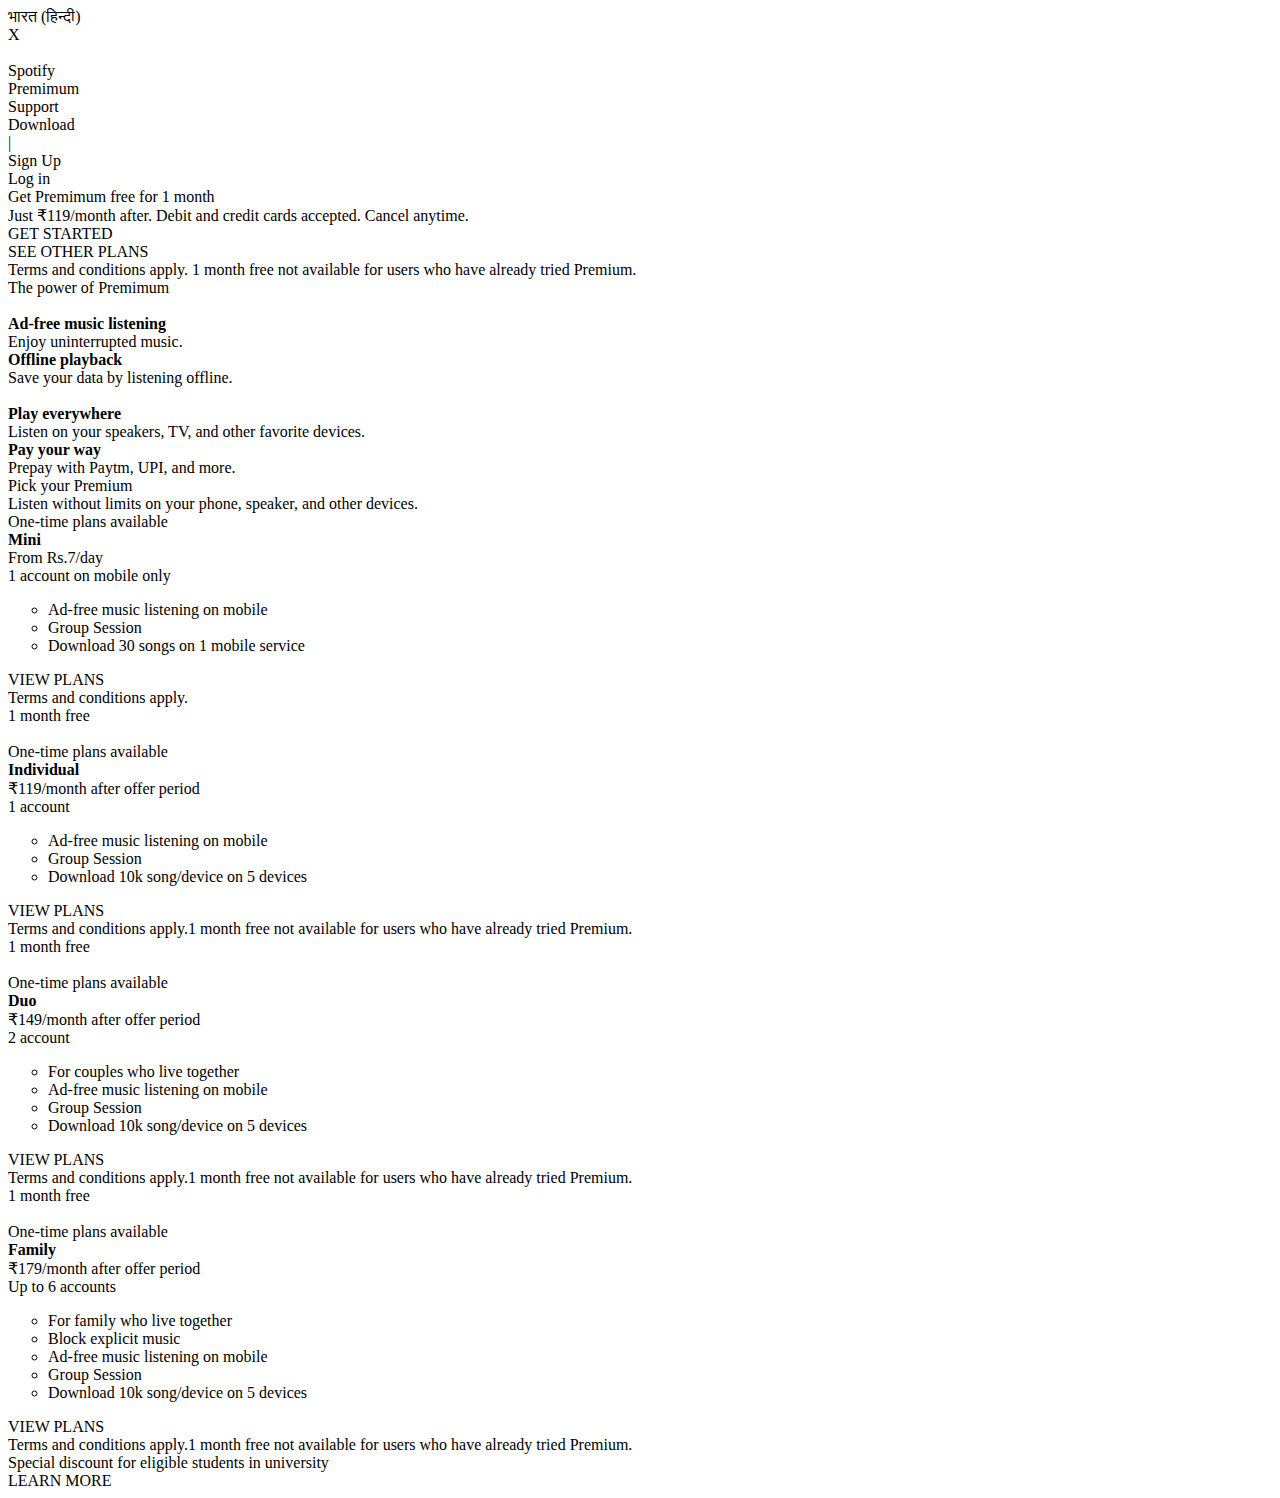
==== spotify_premimum.html @ b981b51d "Initial commit" ====
<!DOCTYPE html>
<html lang="en">
<head>
    <meta charset="UTF-8">
    <meta http-equiv="X-UA-Compatible" content="IE=edge">
    <meta name="viewport" content="width=device-width, initial-scale=1.0">
    <title>Spotify Premimum</title>
    <script src="https://kit.fontawesome.com/92e5da8179.js" crossorigin="anonymous"></script>
    <link rel="stylesheet" href="/Spotify-Website/spotify_premimum.css">
</head>
<body>
    <div class="head1">
        <div class="subhead1">भारत (हिन्दी)</div>
        <div class="subhead2">X</div>
    </div>
    <div class="head2">
        <div class="list1">
            <div class="list1l1"><img class="logo" src=https://encrypted-tbn0.gstatic.com/images?q=tbn:ANd9GcT90Ed8y9R1lCGii_tbzqFgjWW3V5ANloykcZD2h3c&s alt="" ></div>
            <div class="list1l2">Spotify</div>
        </div>
        <div class="list2">
            <div class="list2l1">Premimum</div>
            <div class="list2l2">Support</div>
            <div class="list2l3">Download</div>
            <div class="list2l4">|</div>
            <div class="list2l5">Sign Up</div>
            <div class="list2l6">Log in</div>
        </div>
    </div>
    <div class="article1">
        <div class="sub1">Get Premimum free for 1 month</div>
        <div class="sub2">Just ₹119/month after. Debit and credit cards accepted. Cancel anytime.
        </div>
        <div class="sub3">
            <div class="box1">GET STARTED</div>
            <div class="box2">SEE OTHER PLANS</div>
        </div>
        <div class="sub4">Terms and conditions apply. 1 month free not available for users who have already tried Premium.</div>
    </div>
    <div class="article2">
        The power of Premimum
    </div>
    <div class="article3">
       <div class="card card1">
        <div class="part1"><img class="cardimage" src="https://cdn0.iconfinder.com/data/icons/project-management-1-14/65/80-512.png" alt=""></div>
        <div class="part2">
            <b>Ad-free music listening</b>
            <div class="subpart2">Enjoy uninterrupted music.</div>
        </div>
       </div>
       <div class="card card2">
        <i class="fa-solid fa-music"></i>
        <div class="part2">
            <b>Offline playback</b>
            <div class="subpart2">Save your data by listening offline.</div>
        </div>
       </div>
       <div class="card card3">
        <div class="part1"><img class="cardimage" src="https://media.istockphoto.com/id/961880148/vector/music-note-icon-in-flat-style-sound-media-illustration-with-long-shadow-audio-note-business.jpg?s=1024x1024&w=is&k=20&c=WT8vTwL--tS5sy0PmX_8EWdrXgDwuJaJ7FwI-HTA9Kw=" alt=""></div>
        <div class="part2">
            <b>Play everywhere</b>
            <div class="subpart2">Listen on your speakers, TV, and other favorite devices.</div>
        </div>
       </div>
       <div class="card card4">
        <i class="fa-solid fa-play"></i>
        <div class="part2">
            <b>Pay your way</b>
            <div class="subpart2">Prepay with Paytm, UPI, and more.</div>
        </div>
       </div>
    </div>
    <div class="article5">
        <div class="premium1">Pick your Premium</div>
        <div class="premium2">Listen without limits on your phone, speaker, and other devices.</div>
    </div>
    <div class="article6">
        <div class="pricard pricard1">
            <div class="pripart1">
                <div class="plan">One-time plans available</div>
                <div><b>Mini</b><br>From Rs.7/day <br>1 account on mobile only</div>
            </div>
            <div class="pripart2">
                <ul type = "circle">
                    <li>Ad-free music listening on mobile</li>
                    <li>Group Session</li>
                    <li>Download 30 songs on 1 mobile service</li>
                </ul>
            </div>
            <div class="pripart3">
                VIEW PLANS
            </div>
            <div class="pripart4">
                Terms and conditions apply.
            </div>
        </div>
        <div class="pricard pricard2">
            <div class="pripart1">
                <div class="free">1 month free</div>
                <br>
                <div class="plan">One-time plans available</div>
                <div><b>Individual</b><br>₹119/month after offer period <br>1 account</div>
            </div>
            <div class="pripart2">
                <ul type = "circle">
                    <li>Ad-free music listening on mobile</li>
                    <li>Group Session</li>
                    <li>Download 10k song/device on 5 devices</li>
                </ul>
            </div>
            <div class="pripart3">
                VIEW PLANS
            </div>
            <div class="pripart4">
                Terms and conditions apply.1 month free not available for users who have already tried Premium.
            </div>
        </div>
        <div class="pricard pricard3">
            <div class="pripart1">
                <div class="free">1 month free</div>
                <br>
                <div class="plan">One-time plans available</div>
                <div><b>Duo</b><br>₹149/month after offer period <br>2 account</div>
            </div>
            <div class="pripart2">
                <ul type = "circle">
                    <li>For couples who live together</li>
                    <li>Ad-free music listening on mobile</li>
                    <li>Group Session</li>
                    <li>Download 10k song/device on 5 devices</li>
                </ul>
            </div>
            <div class="pripart3">
                VIEW PLANS
            </div>
            <div class="pripart4">
                Terms and conditions apply.1 month free not available for users who have already tried Premium.
            </div>
        </div>
        <div class="pricard pricard4">
            <div class="pripart1">
                <div class="free">1 month free</div>
                <br>
                <div class="plan">One-time plans available</div>
                <div><b>Family</b><br>₹179/month after offer period <br>Up to 6 accounts</div>
            </div>
            <div class="pripart2">
                <ul type = "circle">
                    <li>For family who live together</li>
                    <li>Block explicit music</li>
                    <li>Ad-free music listening on mobile</li>
                    <li>Group Session</li>
                    <li>Download 10k song/device on 5 devices</li>
                </ul>
            </div>
            <div class="pripart3">
                VIEW PLANS
            </div>
            <div class="pripart4">
                Terms and conditions apply.1 month free not available for users who have already tried Premium.
            </div>
        </div>
    </div>
    <div class="article7">
        <div class="bottom1">Special discount for eligible students in university</div>
        <div class="bottom2">LEARN MORE</div>
    </div>
</body>
</html>
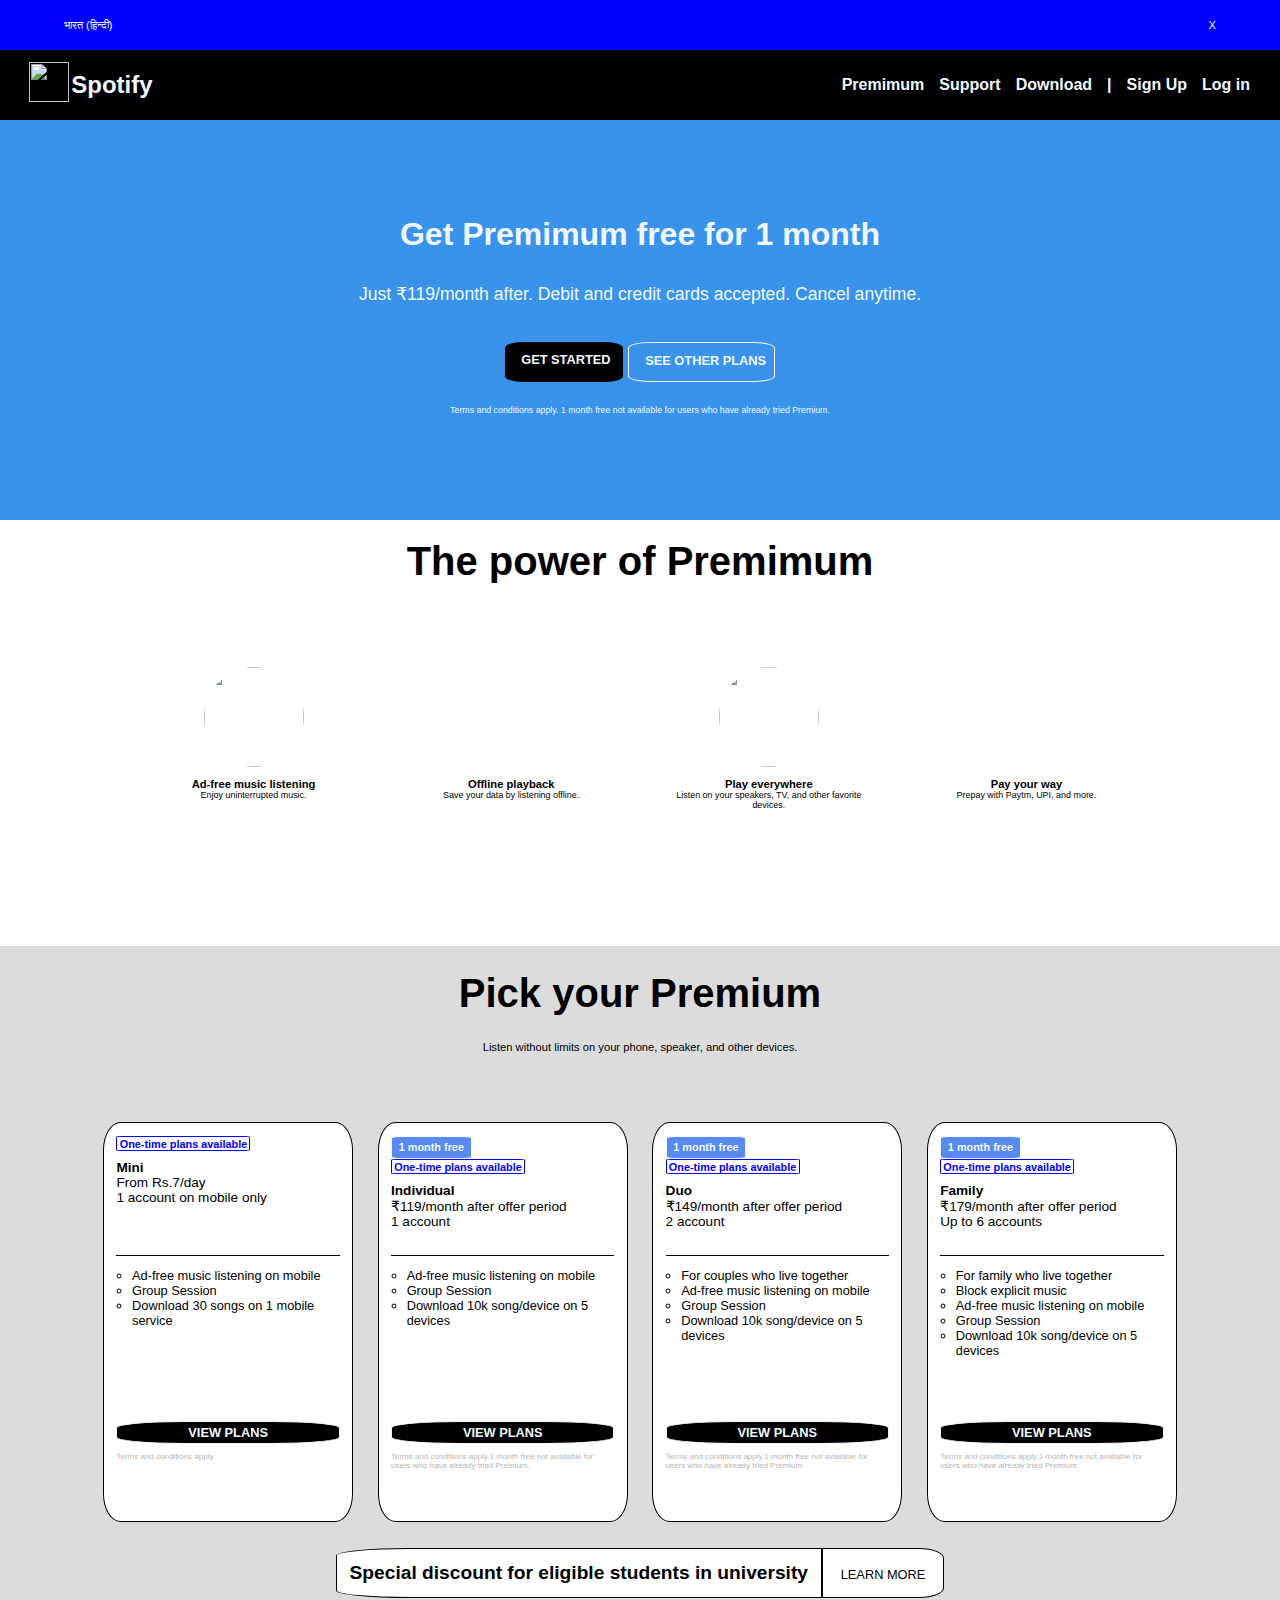
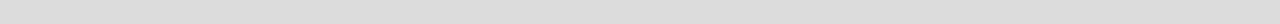
==== commit 9c3afb53: "path change" ====
--- a/spotify_premimum.html
+++ b/spotify_premimum.html
@@ -6,7 +6,7 @@
     <meta name="viewport" content="width=device-width, initial-scale=1.0">
     <title>Spotify Premimum</title>
     <script src="https://kit.fontawesome.com/92e5da8179.js" crossorigin="anonymous"></script>
-    <link rel="stylesheet" href="/Spotify-Website/spotify_premimum.css">
+    <link rel="stylesheet" href="/spotify_premimum.css">
 </head>
 <body>
     <div class="head1">
--- a/spotify_premimum.css
+++ b/spotify_premimum.css
@@ -0,0 +1,441 @@
+*{
+    box-sizing: border-box;
+    margin: 0;
+    padding: 0;
+}
+.head1{
+    height: 50px;
+    background-color: blue;
+    color: aliceblue;
+    font-size: 70%;
+    box-sizing: border-box;
+    padding-left: 5%;
+    padding-right: 5%;
+    display: flex;
+    justify-content: space-between;
+    align-items: center;
+    font-family: 'Segoe UI', Tahoma, Geneva, Verdana, sans-serif;
+}
+@media screen and (min-width : 300px) and (max-width : 450px) {
+    .head1{
+        font-size: 50%;
+    }
+}
+.head2{
+    height: 70px;
+    background-color: black;
+    color: aliceblue;
+    box-sizing: border-box;
+    padding-left: 30px;
+    padding-right: 30px;
+    display: flex;
+    justify-content: space-between;
+    align-items: center;
+    font-family: 'Segoe UI', Tahoma, Geneva, Verdana, sans-serif;
+}
+.list1{
+    height: 50px;
+    display: flex;
+    justify-content: center;
+    align-items: center;
+    gap: 2%;
+    font-size: 150%;
+    font-weight: 800;
+}
+.list2{
+    height: 50px;
+    display: flex;
+    justify-content: center;
+    align-items: center;
+    gap: 15px;
+    font-size: 100%;
+    font-weight: 600;
+    transition-property: all;
+    transition-delay: 3ms;
+    transition-duration: 1s;
+}
+.logo{
+    height: 40px;
+    width: 40px;
+}
+.list2l1,list2l2,.list2l3,.list2l4,.list2l5,.list2l6{
+    transition-property: all;
+    transition-delay: 3ms;
+    transition-duration: 1s;
+}
+.list2l1:hover,.list2l2:hover,.list2l3:hover,.list2l4:hover,.list2l5:hover,.list2l6:hover{
+    color: rgb(162, 177, 140);
+}
+@media screen and ( min-width : 300px) and ( max-width : 450px) {
+    .head2{
+        box-sizing: border-box;
+        padding-left: 2.5%;
+        height: 40px;
+    }
+    .list1{
+        font-size: 100%;
+    }
+    .logo{
+        height: 20px;
+        width: 20px;
+    }
+    .list2{
+        font-size: 60%;
+        gap: 5%;
+        box-sizing: border-box;
+        padding-right: 2%;
+    }
+}
+.article1{
+    height: 400px;
+    background-color: rgb(58, 147, 235);
+    font-family: 'Segoe UI', Tahoma, Geneva, Verdana, sans-serif;
+    display: flex;
+    flex-direction: column;
+    gap: 4.5%;
+    justify-content: center;
+    align-items: center;
+    color: aliceblue;
+}
+.sub1{
+    height: 50px;
+    font-size: 200%;
+    font-weight: 700;
+}
+.sub2{
+    height: 40px;
+    font-size: 110%;
+}
+.sub3{
+    height: 45px;
+    display: flex;
+    gap: 2%;
+    font-size: 80%;
+    font-weight: 700;
+}
+.box1{
+    height: 40px;
+    width: 120px;
+    background-color: black;
+    color: aliceblue;
+    box-sizing: border-box;
+    padding-left: 6%;
+    padding-top: 4%;
+    border-radius: 15%;
+}
+.box2{
+    height: 40px;
+    width: 150px;
+    border: 1px solid white;
+    box-sizing: border-box;
+    padding-left: 6%;
+    padding-top: 4%;
+    border-radius: 15%;
+}
+.sub4{
+    height: 20px;
+    font-size: 55%;
+}
+@media screen and ( min-width : 300px) and ( max-width : 450px) {
+    .article1{
+        height: 300px;
+    }
+    .sub1{
+        height: 20px;
+        font-size: 110%;
+    }
+    .sub2{
+        height: 15px;
+        font-size: 60%;
+    }
+    .sub3{
+        display: flex;
+        flex-direction: column;
+        gap: 15%;
+    }
+    .box1{
+        width: 150px;
+        height: 50px;
+        font-size: 100%;
+        box-sizing: border-box;
+        padding-top: 2%;
+        padding-bottom: 2%;
+        padding-left: 23%;
+        
+    }
+    .box2{
+        width: 150px;
+        height: 50px;
+        font-size: 100%;
+        box-sizing: border-box;
+        padding-top: 2%;
+        padding-bottom: 2%;
+        padding-left: 15%;
+    }
+    .sub4{
+        font-size: 60%;
+        text-align: center;
+    }
+}
+.article2{
+    height: 100px;
+    font-size: 250%;
+    font-family: 'Segoe UI', Tahoma, Geneva, Verdana, sans-serif;
+    font-weight: 700;
+    text-align: center;
+    box-sizing: border-box;
+    padding-top: 1.5%;
+}
+@media screen and ( min-width : 300px) and ( max-width : 450px) {
+    .article2{
+        background-color: antiquewhite;
+        font-size: 150%;
+        height: 50px;
+    }
+}
+.article3{
+    display: flex;
+    font-family: 'Segoe UI', Tahoma, Geneva, Verdana, sans-serif;
+    box-sizing: border-box;
+    padding: 1%;
+    flex-wrap: nowrap;
+    gap: 3%;
+    justify-content: center;
+}
+.card{
+    height: 300px;
+    width: 220px;
+    padding: 1%;
+    display: flex;
+    flex-direction: column;
+    gap: 4%;
+    justify-content: center;
+    align-items: center;
+}
+.part1{
+    height: 100px;
+    width: 100px;
+    border-radius: 50%;
+}
+.cardimage{
+    height: 100px;
+    width: 100px;   
+    border-radius: 50%;
+}
+.fa-solid{
+    box-sizing: border-box;
+    padding-top: 10%;
+    text-align: center;
+    font-size: 500%;
+    height: 100px;
+    width: 100px;
+}
+.part2{
+    height: 120px;
+    text-align: center;
+    font-size: 70%;
+}
+.subpart2{
+    font-size: 80%;
+}
+@media screen and ( min-width : 300px) and ( max-width : 450px) {
+    .article3{
+        display: flex;
+        flex-wrap: wrap;
+    }
+    .card{
+        display: flex;
+        flex-direction: row;
+        height: 100px;
+        width: 150px;
+        box-sizing: border-box;
+        padding-top: 2px;
+    }
+    .part1{
+        height: 50px;
+        width: 50px;
+        border-radius: 50%;
+    }
+    .cardimage{
+        height: 50px;
+        width: 50px;   
+        border-radius: 50%;
+    }
+    .fa-solid{
+        box-sizing: border-box;
+        padding-top: 10%;
+        text-align: center;
+        font-size: 250%;
+        height: 50px;
+        width: 50px;
+    }
+    .part2{
+        font-size: 80%;
+        height: 50px;
+        text-align: center;
+        font-size: 70%;
+    }
+    .subpart2{
+        font-size: 70%;
+    }
+}
+.article5{ 
+    display: flex;
+    flex-direction: column;
+    background-color: gainsboro;
+    font-family: 'Segoe UI', Tahoma, Geneva, Verdana, sans-serif;
+    justify-content: center;
+    align-items: center;
+    gap: 4%;
+    box-sizing: border-box;
+    padding-top: 2%;
+    padding-bottom: 2%;
+}
+.premium1{
+    height: 70px;
+    font-weight: 700;
+    font-size: 250%;
+}
+.premium2{
+    height: 30px;
+    font-size: 70%; 
+}
+@media screen and ( min-width : 300px) and ( max-width : 450px) {
+    .premium1{
+        font-size: 150%;
+        height: 35px;
+    }
+    .premium2{
+        font-size: 65%;
+        height: 15px;
+    }
+}
+.article6{
+    background-color: gainsboro;
+    display: flex;
+    box-sizing: border-box;
+    padding: 2%;
+    font-family: 'Segoe UI', Tahoma, Geneva, Verdana, sans-serif;
+    gap: 2%;
+    justify-content: center;
+}
+.pricard{
+    background-color: white;
+    height: 400px;
+    width: 250px;
+    display: flex;
+    flex-direction: column;
+    gap: 2%;
+    border: 1px solid;
+    box-sizing: border-box;
+    padding: 1%;
+    border-radius: 7%;
+}
+.pripart1{
+    height: 120px;
+    font-size: 85%;
+    border-bottom: 1px solid black;
+}
+.plan{
+    font-size: 80%;
+    border: 1px solid blue;
+    color: blue;
+    font-weight: 600;
+    display: inline-block;
+    border-radius: 5%;
+    box-sizing: border-box;
+    padding-top: 0.2%;
+    padding-bottom: 0.2%;
+    padding-left: 1%;
+    padding-right: 1%;
+    margin-bottom: 4%;
+}
+.pripart2{
+    height: 150px;
+    box-sizing: border-box;
+    padding-top: 2%;
+    font-size: 80%;
+    padding-left: 7%;
+}
+.pripart3{
+    border: 1px solid;
+    box-sizing: border-box;
+    padding: 1.5%;
+    text-align: center;
+    border-radius: 30%;
+    background-color: black;
+    color: aliceblue;
+    font-size: 80%;
+    font-weight: 700;
+}
+.pripart4{
+    font-size: 50%;
+    color: rgb(185, 181, 181);
+}
+.free{
+    font-size: 80%;
+    border: 1px solid;
+    display: inline-block;
+    box-sizing: border-box;
+    padding: 2% 3%;
+    border-radius: 10%;
+    background-color: rgb(88, 138, 239);
+    color: aliceblue;
+    font-weight: 600;
+}
+@media screen and ( min-width : 300px ) and ( max-width : 450px) {
+    .article6{
+        display: flex;
+        flex-direction: column;
+        justify-content: center;
+        align-items: center;
+        gap: 10px;
+    }
+    .pricard{
+        height: 330px;
+        width: 250px;
+        box-sizing: border-box;
+        padding-top: 18px;
+        padding-left: 10px;
+    }
+}
+.article7{
+    background-color: gainsboro;
+    display: flex;   
+    font-family: 'Segoe UI', Tahoma, Geneva, Verdana, sans-serif;
+    justify-content: center;
+    align-items: center;
+}
+.bottom1{
+    height: 50px;
+    font-size: 120%;
+    font-weight: 600;
+    border: 1px solid;
+    box-sizing: border-box;
+    padding: 1%;
+    margin-bottom: 2%;
+    border-bottom-left-radius: 15%;
+    border-top-left-radius: 15%;
+    background-color: white;
+}
+.bottom2{
+    height: 50px;
+    font-size: 80%;
+    border: 1px solid;
+    box-sizing: border-box;
+    padding: 1.4%;
+    margin-bottom: 2%;
+    border-top-right-radius: 20%;
+    border-bottom-right-radius: 20%;
+    background-color: white;
+}
+@media screen and ( min-width : 300px ) and ( max-width : 450px) {
+    .bottom1{
+        height: 28px;
+        font-size: 70%;
+    }
+    .bottom2{
+        height: 28px;
+        font-size: 50%;
+    }
+}